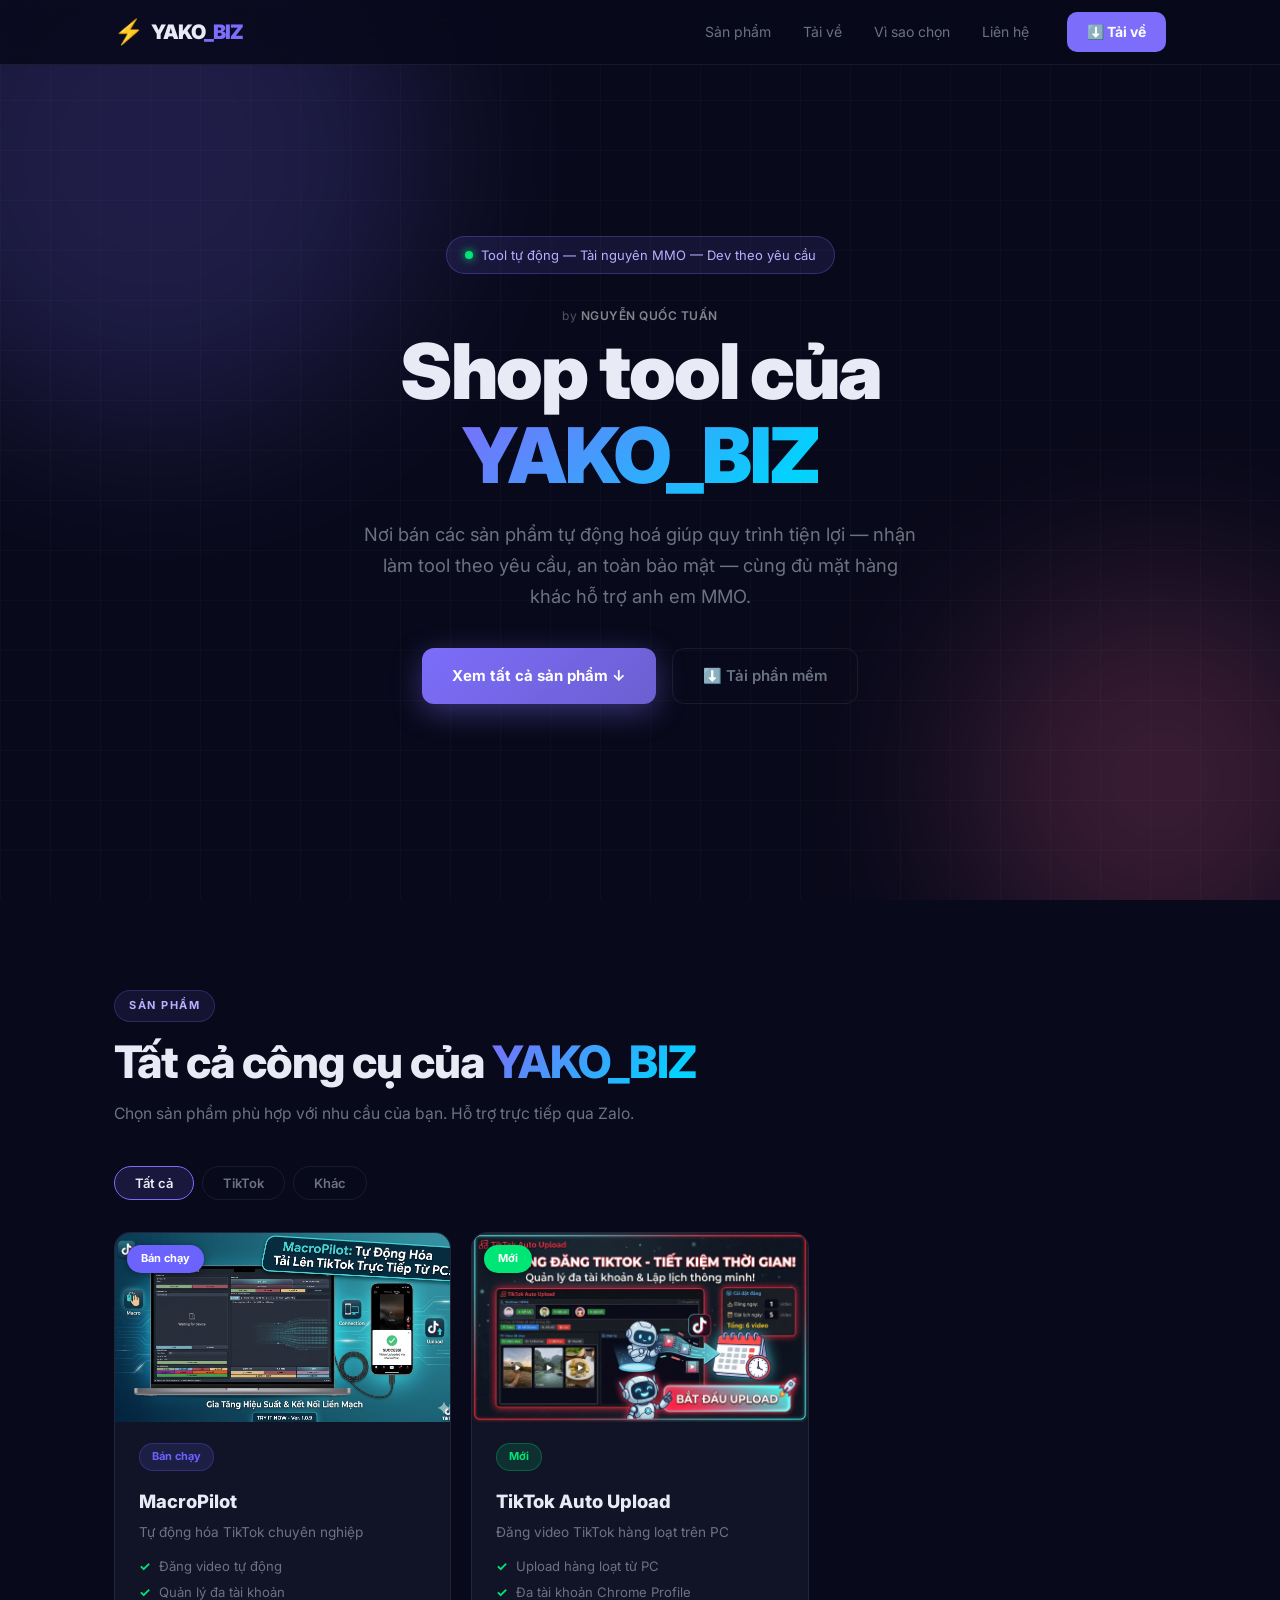
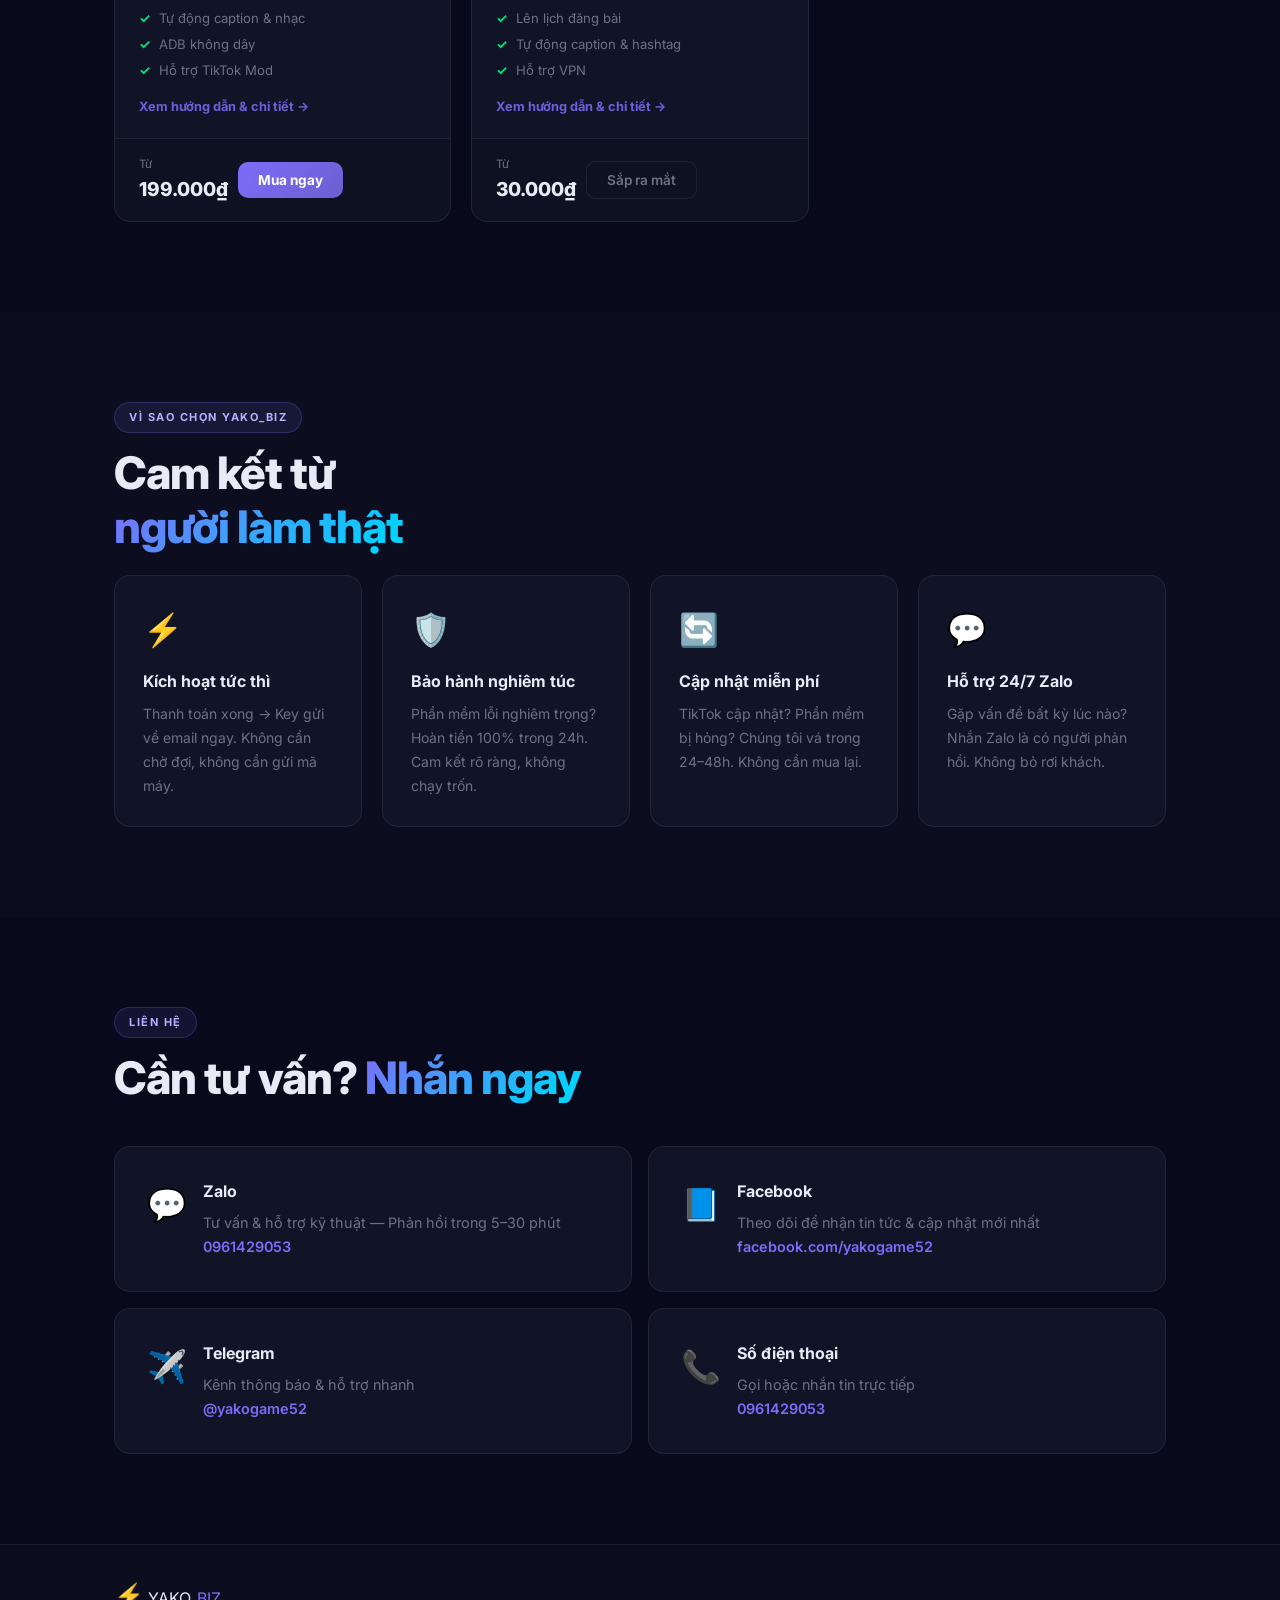
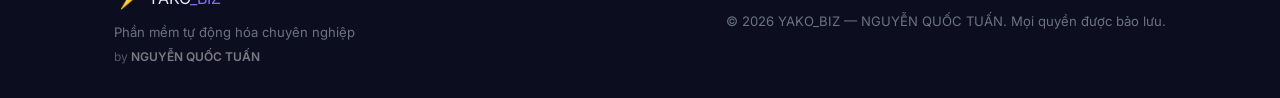
==== index.html @ fe7ed911 "init: YAKO_BIZ website" ====
<!DOCTYPE html>
<html lang="vi">
<head>
<meta charset="UTF-8">
<meta name="viewport" content="width=device-width, initial-scale=1.0">
<title>YAKO_BIZ — Phần mềm tự động hoá & Tài nguyên MMO</title>
<meta name="description" content="YAKO_BIZ cung cấp phần mềm tự động hoá, tool MMO, tài nguyên kiếm tiền online chuyên nghiệp cho anh em Việt Nam.">
<link href="https://fonts.googleapis.com/css2?family=Inter:wght@300;400;500;600;700;800;900&display=swap" rel="stylesheet">
<link rel="stylesheet" href="style.css">
</head>
<body>

<!-- NAV -->
<nav class="nav" id="nav">
  <div class="nav-inner">
    <div class="logo">
      <span class="logo-icon">⚡</span>
      <span class="logo-text">YAKO<span class="logo-accent">_BIZ</span></span>
    </div>
    <ul class="nav-links">
      <li><a href="#products">Sản phẩm</a></li>
      <li><a href="download.html">Tải về</a></li>
      <li><a href="#why">Vì sao chọn</a></li>
      <li><a href="#contact">Liên hệ</a></li>
    </ul>
    <a href="download.html" class="nav-cta">⬇️ Tải về</a>
    <button class="nav-mobile-btn" onclick="toggleMobileMenu()">☰</button>
  </div>
  <div class="mobile-menu" id="mobile-menu">
    <a href="#products" onclick="toggleMobileMenu()">Sản phẩm</a>
    <a href="download.html" onclick="toggleMobileMenu()">Tải về</a>
    <a href="#why" onclick="toggleMobileMenu()">Vì sao chọn</a>
    <a href="#contact" onclick="toggleMobileMenu()">Liên hệ</a>
  </div>
</nav>

<!-- HERO -->
<section class="hero">
  <div class="hero-bg">
    <div class="orb orb1"></div>
    <div class="orb orb2"></div>
    <div class="grid-overlay"></div>
  </div>
  <div class="container hero-content">
    <div class="badge"><span class="badge-dot"></span>Tool tự động — Tài nguyên MMO — Dev theo yêu cầu</div>
    <div style="font-size:.75rem;color:rgba(255,255,255,.3);margin-top:8px;margin-bottom:4px;letter-spacing:.5px">by <span style="color:rgba(255,255,255,.5);font-weight:600">NGUYỄN QUỐC TUẤN</span></div>
    <h1 class="hero-title">Shop tool của<br><span class="gradient-text">YAKO_BIZ</span></h1>
    <p class="hero-sub">Nơi bán các sản phẩm tự động hoá giúp quy trình tiện lợi — nhận làm tool theo yêu cầu, an toàn bảo mật — cùng đủ mặt hàng khác hỗ trợ anh em MMO.</p>
    <div class="hero-actions">
      <a href="#products" class="btn-primary">Xem tất cả sản phẩm ↓</a>
      <a href="download.html" class="btn-ghost">⬇️ Tải phần mềm</a>
    </div>
  </div>
</section>

<!-- PRODUCTS -->
<section class="section" id="products">
  <div class="container">
    <div class="section-tag">Sản phẩm</div>
    <h2 class="section-title">Tất cả công cụ của <span class="gradient-text">YAKO_BIZ</span></h2>
    <p class="section-sub">Chọn sản phẩm phù hợp với nhu cầu của bạn. Hỗ trợ trực tiếp qua Zalo.</p>

    <!-- Category Filter -->
    <div class="filter-row" id="filter-row">
      <button class="filter-btn active" onclick="filterProducts('all', this)">Tất cả</button>
      <button class="filter-btn" onclick="filterProducts('tiktok', this)">TikTok</button>
      <button class="filter-btn" onclick="filterProducts('other', this)">Khác</button>
    </div>

    <!-- Products Grid — tự động tạo từ products.js -->
    <div class="products-grid" id="products-grid"></div>
  </div>
</section>

<!-- WHY CHOOSE -->
<section class="section section--dark" id="why">
  <div class="container">
    <div class="section-tag">Vì sao chọn YAKO_BIZ</div>
    <h2 class="section-title">Cam kết từ<br><span class="gradient-text">người làm thật</span></h2>
    <div class="why-grid">
      <div class="why-card">
        <div class="why-icon">⚡</div>
        <h3>Kích hoạt tức thì</h3>
        <p>Thanh toán xong → Key gửi về email ngay. Không cần chờ đợi, không cần gửi mã máy.</p>
      </div>
      <div class="why-card">
        <div class="why-icon">🛡️</div>
        <h3>Bảo hành nghiêm túc</h3>
        <p>Phần mềm lỗi nghiêm trọng? Hoàn tiền 100% trong 24h. Cam kết rõ ràng, không chạy trốn.</p>
      </div>
      <div class="why-card">
        <div class="why-icon">🔄</div>
        <h3>Cập nhật miễn phí</h3>
        <p>TikTok cập nhật? Phần mềm bị hỏng? Chúng tôi vá trong 24–48h. Không cần mua lại.</p>
      </div>
      <div class="why-card">
        <div class="why-icon">💬</div>
        <h3>Hỗ trợ 24/7 Zalo</h3>
        <p>Gặp vấn đề bất kỳ lúc nào? Nhắn Zalo là có người phản hồi. Không bỏ rơi khách.</p>
      </div>
    </div>
  </div>
</section>

<!-- CONTACT -->
<section class="section" id="contact">
  <div class="container">
    <div class="section-tag">Liên hệ</div>
    <h2 class="section-title">Cần tư vấn? <span class="gradient-text">Nhắn ngay</span></h2>
    <div class="contact-box" id="contact-box">
      <!-- Tự động điền từ SITE config -->
    </div>
  </div>
</section>

<!-- MODAL mua hang -->
<div class="modal-overlay" id="modal" onclick="closeModal(event)">
  <div class="modal-box" id="modal-box"></div>
</div>

<!-- FOOTER -->
<footer class="footer">
  <div class="container">
      <div class="footer-inner">
        <div>
          <span class="logo-icon">⚡</span>
          <span class="logo-text">YAKO<span class="logo-accent">_BIZ</span></span>
          <p class="footer-sub">Phần mềm tự động hóa chuyên nghiệp</p>
          <p style="font-size:.75rem;color:rgba(255,255,255,.3);margin-top:4px">by <span style="color:rgba(255,255,255,.45);font-weight:600">NGUYỄN QUỐC TUẤN</span></p>
        </div>
        <p class="footer-note">© 2026 YAKO_BIZ — NGUYỄN QUỐC TUẤN. Mọi quyền được bảo lưu.</p>
      </div>
  </div>
</footer>

<script src="products.js"></script>
<script>
// MERGE: products.js la danh sach goc, localStorage chi override tung san pham theo ID
try {
  const _lsP = localStorage.getItem('yakobiz_products');
  const _lsS = localStorage.getItem('yakobiz_site');
  if (_lsP) {
    const _cached = JSON.parse(_lsP);
    if (Array.isArray(_cached) && _cached.length) {
      const _map = {};
      _cached.forEach(p => { if (p.id) _map[p.id] = p; });
      // San pham tu products.js duoc giu, override bang ban admin neu co
      window.PRODUCTS = PRODUCTS.map(p => _map[p.id] ? Object.assign({}, p, _map[p.id]) : p);
      // Them san pham moi tu localStorage ma products.js chua co
      _cached.forEach(p => { if (p.id && !PRODUCTS.find(x => x.id === p.id)) window.PRODUCTS.push(p); });
    }
  }
  if (_lsS) { const _s = JSON.parse(_lsS); if (_s) window.SITE = Object.assign(window.SITE || {}, _s); }
} catch(e) {}
</script>
<script src="script.js"></script>
</body>
</html>
---- style.css ----
/* YAKO_BIZ — style.css */
*,*::before,*::after{box-sizing:border-box;margin:0;padding:0}
:root{
  --bg:#08091a;--bg2:#0c0e20;--card:#111427;--border:rgba(255,255,255,0.07);
  --accent:#7c6dfa;--cyan:#00d4ff;--green:#00e676;--red:#ff4757;--yellow:#fbbf24;
  --text:#e8eaf6;--muted:#6b7280;--radius:16px;
}
html{scroll-behavior:smooth}
body{font-family:'Inter',sans-serif;background:var(--bg);color:var(--text);line-height:1.6;overflow-x:hidden}
a{text-decoration:none;color:inherit}ul{list-style:none}
.container{max-width:1100px;margin:0 auto;padding:0 24px}

/* NAV */
.nav{position:fixed;top:0;left:0;right:0;z-index:100;background:rgba(8,9,26,0.85);backdrop-filter:blur(20px);border-bottom:1px solid var(--border);transition:all .3s}
.nav-inner{max-width:1100px;margin:0 auto;padding:0 24px;display:flex;align-items:center;gap:24px;height:64px}
.logo{display:flex;align-items:center;gap:8px;font-size:20px;font-weight:900;letter-spacing:-1px}
.logo-icon{font-size:24px}
.logo-accent{color:var(--accent)}
.nav-links{display:flex;gap:4px;margin-left:auto}
.nav-links a{padding:8px 14px;border-radius:8px;font-size:14px;color:var(--muted);transition:color .2s,background .2s}
.nav-links a:hover{color:var(--text);background:rgba(255,255,255,0.06)}
.nav-cta{padding:9px 20px;border-radius:10px;background:var(--accent);color:#fff;font-size:14px;font-weight:700;transition:opacity .2s,transform .2s;white-space:nowrap}
.nav-cta:hover{opacity:.85;transform:translateY(-1px)}
.nav-mobile-btn{display:none;background:none;border:1px solid var(--border);color:var(--text);padding:8px 12px;border-radius:8px;cursor:pointer;font-size:16px}
.mobile-menu{display:none;flex-direction:column;padding:8px 16px 16px;border-top:1px solid var(--border)}
.mobile-menu a{padding:12px 8px;font-size:15px;color:var(--muted);border-bottom:1px solid var(--border)}
.mobile-menu.open{display:flex}

/* HERO */
.hero{min-height:100vh;display:flex;align-items:center;justify-content:center;text-align:center;padding:120px 24px 80px;position:relative;overflow:hidden}
.hero-bg{position:absolute;inset:0;z-index:0}
.orb{position:absolute;border-radius:50%;filter:blur(90px);opacity:.2;animation:float 9s ease-in-out infinite}
.orb1{width:550px;height:550px;background:var(--accent);top:-120px;left:-120px}
.orb2{width:400px;height:400px;background:#ff6b9d;bottom:-80px;right:-80px;animation-delay:-4s}
@keyframes float{0%,100%{transform:translateY(0)}50%{transform:translateY(-25px)}}
.grid-overlay{position:absolute;inset:0;background-image:linear-gradient(rgba(255,255,255,.02) 1px,transparent 1px),linear-gradient(90deg,rgba(255,255,255,.02) 1px,transparent 1px);background-size:50px 50px}
.hero-content{position:relative;z-index:1}
.badge{display:inline-flex;align-items:center;gap:8px;padding:8px 18px;border-radius:100px;background:rgba(124,109,250,.12);border:1px solid rgba(124,109,250,.3);font-size:13px;color:#b8b0ff;margin-bottom:24px}
.badge-dot{width:8px;height:8px;border-radius:50%;background:var(--green);box-shadow:0 0 8px var(--green);animation:pulse 2s ease-in-out infinite}
@keyframes pulse{0%,100%{opacity:1}50%{opacity:.4}}
.hero-title{font-size:clamp(2.8rem,6vw,5rem);font-weight:900;line-height:1.1;letter-spacing:-2px;margin-bottom:20px}
.gradient-text{background:linear-gradient(135deg,var(--accent),var(--cyan),#ff6b9d);-webkit-background-clip:text;-webkit-text-fill-color:transparent;background-clip:text;background-size:200%;animation:gradShift 5s ease-in-out infinite alternate}
@keyframes gradShift{from{background-position:0%}to{background-position:100%}}
.hero-sub{font-size:clamp(1rem,1.8vw,1.15rem);color:var(--muted);max-width:560px;margin:0 auto 36px;line-height:1.7}
.hero-actions{display:flex;gap:16px;justify-content:center;flex-wrap:wrap}
.btn-primary{display:inline-flex;align-items:center;gap:8px;padding:15px 30px;border-radius:12px;background:linear-gradient(135deg,var(--accent),#6c5fd0);color:#fff;font-size:15px;font-weight:700;box-shadow:0 8px 30px rgba(124,109,250,.4);transition:transform .2s,box-shadow .2s}
.btn-primary:hover{transform:translateY(-3px);box-shadow:0 12px 40px rgba(124,109,250,.55)}
.btn-ghost{display:inline-flex;align-items:center;padding:15px 30px;border-radius:12px;border:1px solid var(--border);color:var(--muted);font-size:15px;font-weight:600;transition:all .2s}
.btn-ghost:hover{border-color:rgba(255,255,255,.2);color:var(--text);background:rgba(255,255,255,.04)}

/* SECTIONS */
.section{padding:90px 0}
.section--dark{background:var(--bg2)}
.section-tag{display:inline-block;padding:6px 14px;border-radius:100px;background:rgba(124,109,250,.1);border:1px solid rgba(124,109,250,.25);font-size:11px;font-weight:700;color:#b8b0ff;letter-spacing:1.5px;text-transform:uppercase;margin-bottom:14px}
.section-title{font-size:clamp(1.8rem,3.5vw,2.8rem);font-weight:800;line-height:1.2;letter-spacing:-1px;margin-bottom:12px}
.section-sub{color:var(--muted);font-size:.98rem;max-width:520px;margin-bottom:40px}

/* FILTER */
.filter-row{display:flex;gap:8px;margin-bottom:32px;flex-wrap:wrap}
.filter-btn{padding:8px 20px;border-radius:100px;border:1px solid var(--border);background:none;color:var(--muted);font-size:13px;font-weight:600;cursor:pointer;transition:all .2s;font-family:inherit}
.filter-btn:hover{border-color:var(--accent);color:var(--accent)}
.filter-btn.active{background:rgba(124,109,250,.15);border-color:var(--accent);color:var(--text)}

/* PRODUCTS GRID */
.products-grid{display:grid;grid-template-columns:repeat(auto-fill,minmax(280px,1fr));gap:20px}
.product-card{background:var(--card);border:1px solid var(--border);border-radius:var(--radius);overflow:hidden;transition:transform .25s,box-shadow .25s,border-color .25s;position:relative;display:flex;flex-direction:column}
.product-card:hover{transform:translateY(-6px);box-shadow:0 20px 50px rgba(0,0,0,.5);border-color:rgba(124,109,250,.3)}
.product-card.coming-soon{opacity:.6}

/* Card với ảnh 16:9 ngang */
.card-image-wrap{position:relative;width:100%;aspect-ratio:16/9;overflow:hidden;flex-shrink:0}
.card-image-916{width:100%;height:100%;object-fit:cover;transition:transform .4s ease}
.product-card:hover .card-image-916{transform:scale(1.04)}
.card-img-badge{position:absolute;top:12px;left:12px;padding:5px 14px;border-radius:100px;font-size:11px;font-weight:700;color:#fff;box-shadow:0 2px 8px rgba(0,0,0,.4)}

/* Card không có ảnh */
.card-icon-wrap{padding:24px 24px 0;position:relative}
.card-icon{font-size:2.5rem;margin-bottom:12px}

.card-top{padding:20px 24px;flex:1}
.card-badge{display:inline-block;padding:4px 12px;border-radius:100px;font-size:11px;font-weight:700;margin-bottom:16px}
.card-name{font-size:1.15rem;font-weight:800;margin-bottom:6px}
.card-tagline{font-size:.85rem;color:var(--muted);margin-bottom:12px}
.card-features{display:flex;flex-direction:column;gap:5px;margin-bottom:4px}
.card-feature{display:flex;align-items:center;gap:8px;font-size:.82rem;color:var(--muted)}
.card-feature::before{content:"✓";color:var(--green);font-weight:700;flex-shrink:0}
.card-bottom{padding:16px 24px;border-top:1px solid var(--border);display:flex;gap:10px;align-items:center;background:rgba(0,0,0,.15)}
.card-price-from{font-size:.72rem;color:var(--muted)}
.card-price{font-size:1.2rem;font-weight:800;flex:1}
.btn-buy{padding:10px 20px;border-radius:10px;background:linear-gradient(135deg,var(--accent),#6c5fd0);color:#fff;font-size:.85rem;font-weight:700;border:none;cursor:pointer;transition:opacity .2s,transform .2s;white-space:nowrap;font-family:inherit}
.btn-buy:hover{opacity:.85;transform:scale(1.03)}
.btn-coming{padding:10px 20px;border-radius:10px;border:1px solid var(--border);color:var(--muted);font-size:.85rem;font-weight:600;background:none;cursor:default;font-family:inherit}
.btn-download-free{padding:10px 20px;border-radius:10px;background:linear-gradient(135deg,var(--green),#00b248);color:#fff;font-size:.85rem;font-weight:700;border:none;cursor:pointer;transition:opacity .2s,transform .2s;white-space:nowrap;text-decoration:none;display:inline-flex;align-items:center;gap:6px}
.btn-download-free:hover{opacity:.85;transform:scale(1.03)}
.btn-guide{display:inline-flex;align-items:center;gap:5px;font-size:.8rem;font-weight:700;color:var(--accent);text-decoration:none;transition:gap .2s,opacity .2s;opacity:.85}
.btn-guide:hover{gap:8px;opacity:1}
.card-price-free{font-size:1.1rem;font-weight:800;color:var(--green);flex:1}

/* WHY GRID */
.why-grid{display:grid;grid-template-columns:repeat(auto-fit,minmax(240px,1fr));gap:20px;margin-top:20px}
.why-card{background:var(--card);border:1px solid var(--border);border-radius:var(--radius);padding:28px;transition:transform .25s}
.why-card:hover{transform:translateY(-4px)}
.why-icon{font-size:2rem;margin-bottom:14px}
.why-card h3{font-size:1rem;font-weight:700;margin-bottom:8px}
.why-card p{font-size:.875rem;color:var(--muted);line-height:1.7}

/* CONTACT */
.contact-box{display:grid;grid-template-columns:1fr 1fr;gap:16px;margin-top:40px}
.contact-card{background:var(--card);border:1px solid var(--border);border-radius:var(--radius);padding:32px;display:flex;align-items:flex-start;gap:16px;transition:border-color .2s}
.contact-card:hover{border-color:rgba(124,109,250,.3)}
.contact-icon{font-size:2rem;flex-shrink:0}
.contact-card h3{font-size:1rem;font-weight:700;margin-bottom:6px}
.contact-card p,.contact-card a{font-size:.9rem;color:var(--muted)}
.contact-card a{color:var(--accent);font-weight:600}
.contact-card a:hover{text-decoration:underline}

/* MODAL */
.modal-overlay{position:fixed;inset:0;z-index:9999;background:rgba(0,0,0,.85);backdrop-filter:blur(12px);display:none;align-items:center;justify-content:center;padding:24px}
.modal-overlay.open{display:flex}
.modal-box{background:var(--card);border:1px solid var(--border);border-radius:20px;padding:32px;max-width:640px;width:100%;position:relative;max-height:90vh;overflow-y:auto}
.modal-close{position:absolute;top:16px;right:16px;background:rgba(255,255,255,.08);border:none;color:var(--text);width:32px;height:32px;border-radius:50%;cursor:pointer;font-size:16px;display:flex;align-items:center;justify-content:center}
.modal-close:hover{background:rgba(255,255,255,.15)}
.modal-product-icon{font-size:2.5rem;margin-bottom:12px}
.modal-product-name{font-size:1.4rem;font-weight:800;margin-bottom:4px}
.modal-product-tagline{font-size:.9rem;color:var(--muted);margin-bottom:24px}
.modal-plans{display:flex;flex-direction:column;gap:10px;margin-bottom:24px}
.plan-option{display:flex;align-items:center;gap:12px;padding:14px 16px;border-radius:12px;border:2px solid var(--border);cursor:pointer;transition:border-color .2s,background .2s}
.plan-option:hover,.plan-option.selected{border-color:var(--accent);background:rgba(124,109,250,.08)}
.plan-name-text{flex:1;font-weight:600;font-size:.9rem}
.plan-save-tag{font-size:.75rem;color:var(--green);font-weight:600}
.plan-price-tag{font-weight:800;color:var(--text)}
.modal-form label{display:block;font-size:13px;color:var(--muted);margin-bottom:6px;margin-top:16px}
.modal-form input{width:100%;padding:12px 14px;border-radius:10px;background:var(--bg);border:1px solid var(--border);color:var(--text);font-size:14px;font-family:inherit;outline:none;transition:border-color .2s}
.modal-form input:focus{border-color:var(--accent)}
.btn-order-confirm{width:100%;margin-top:20px;padding:14px;border-radius:12px;background:linear-gradient(135deg,var(--accent),#6c5fd0);color:#fff;font-size:15px;font-weight:700;border:none;cursor:pointer;font-family:inherit;box-shadow:0 6px 24px rgba(124,109,250,.4);transition:opacity .2s}
.btn-order-confirm:hover{opacity:.88}
.modal-note{margin-top:12px;font-size:12px;color:var(--muted);text-align:center;line-height:1.6}

/* PAYMENT INFO */
.payment-info{background:var(--bg);border:1px solid var(--border);border-radius:12px;padding:20px;margin:16px 0}
.pay-row{display:flex;justify-content:space-between;align-items:center;padding:8px 0;border-bottom:1px solid var(--border);font-size:.9rem}
.pay-row:last-child{border-bottom:none}
.pay-label{color:var(--muted)}
.pay-value{font-weight:700;color:var(--text)}
.pay-value.highlight{color:var(--green);font-size:1.1rem}
.pay-content-box{margin-top:8px;padding:10px 14px;border-radius:8px;background:rgba(124,109,250,.12);border:1px solid rgba(124,109,250,.25);font-family:monospace;font-size:.85rem;color:#b8b0ff;cursor:pointer;user-select:all}
.pay-content-box:hover{border-color:var(--accent)}

/* FOOTER */
.footer{background:var(--bg2);border-top:1px solid var(--border);padding:32px 0}
.footer-inner{display:flex;justify-content:space-between;align-items:center;flex-wrap:wrap;gap:16px}
.footer-sub{font-size:.82rem;color:var(--muted);margin-top:6px}
.footer-note{font-size:.82rem;color:var(--muted)}

/* SCROLL REVEAL */
.reveal{opacity:0;transform:translateY(24px);transition:opacity .6s ease,transform .6s ease}
.reveal.visible{opacity:1;transform:translateY(0)}

/* TOAST */
.toast{position:fixed;bottom:24px;right:24px;z-index:99999;padding:12px 20px;border-radius:12px;font-size:14px;font-weight:600;animation:slideUp .3s ease}
@keyframes slideUp{from{transform:translateY(16px);opacity:0}to{transform:translateY(0);opacity:1}}

/* RESPONSIVE */
@media(max-width:768px){
  .nav-links{display:none}.nav-mobile-btn{display:block}
  .contact-box{grid-template-columns:1fr}
  .hero-title{letter-spacing:-1px}
  .footer-inner{flex-direction:column;text-align:center}
}
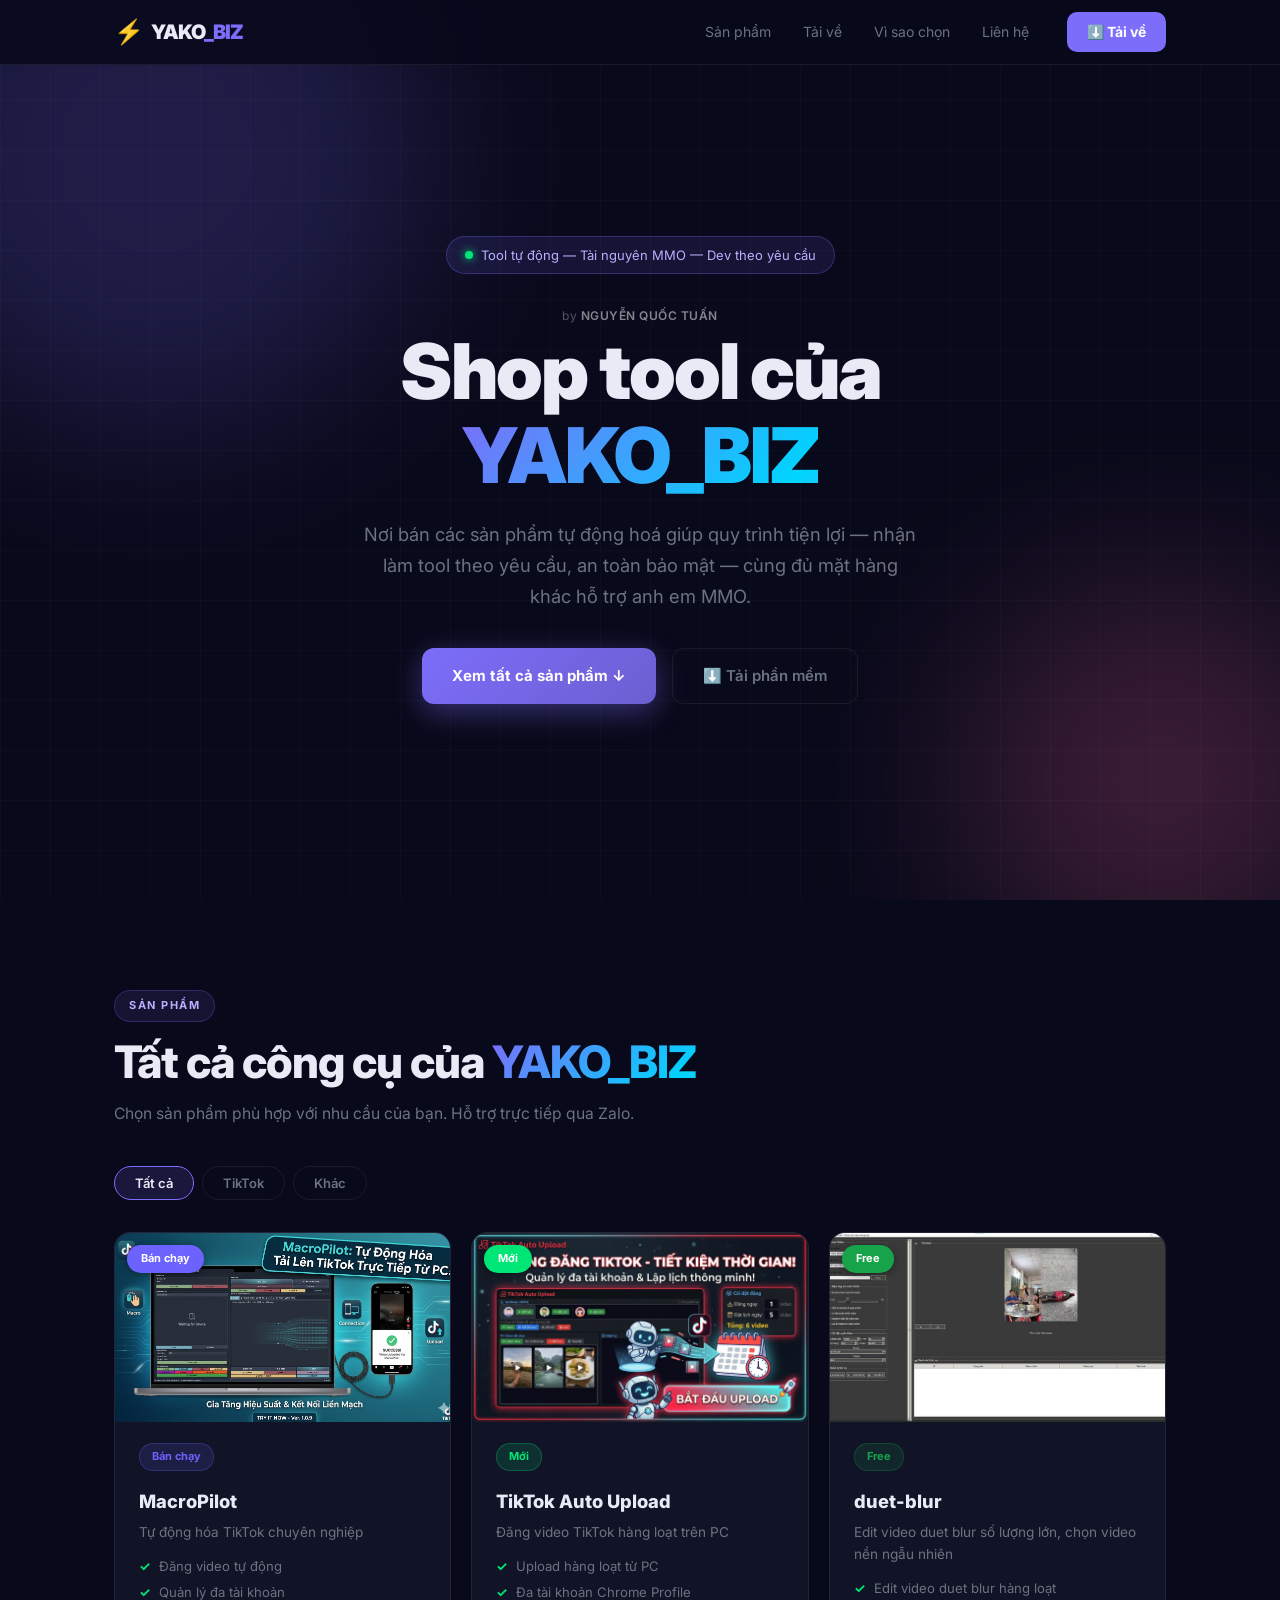
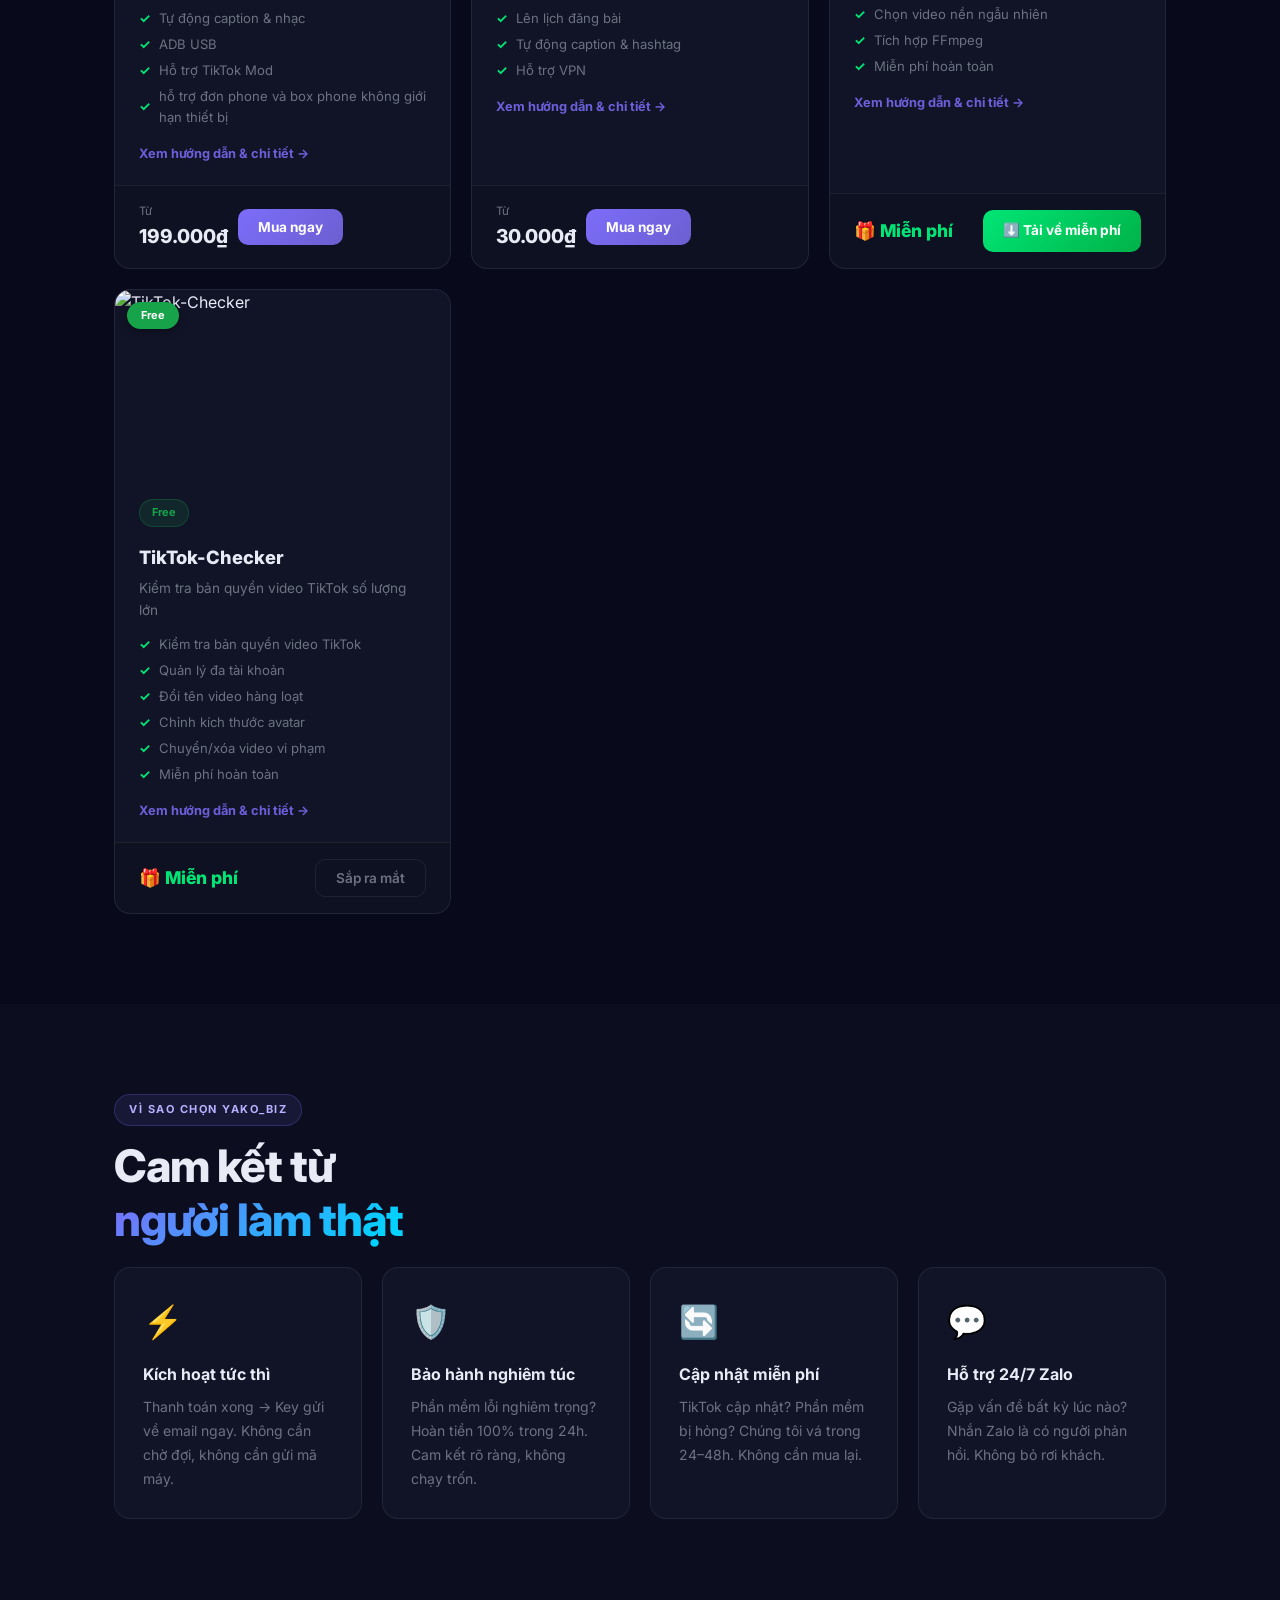
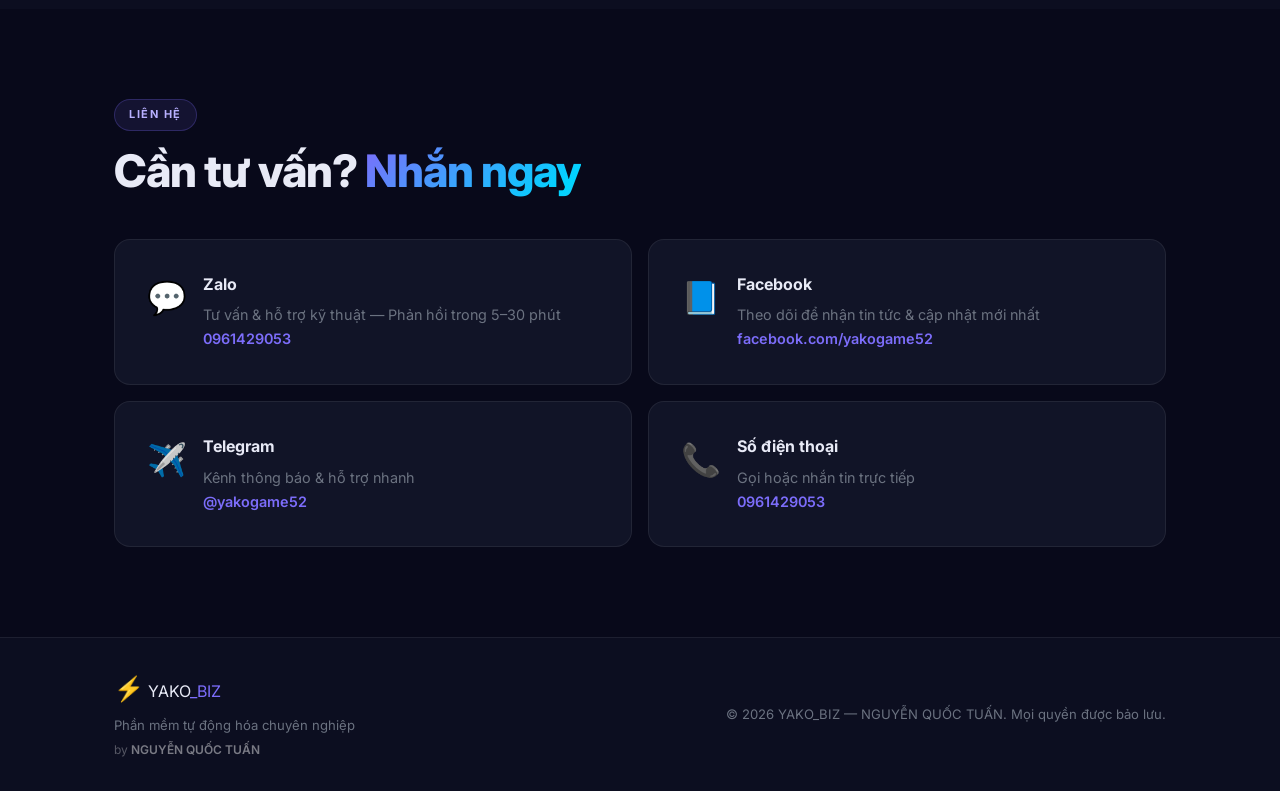
==== commit 83b747a7: "update index.html via Product Manager" ====
--- a/index.html
+++ b/index.html
@@ -1,6 +1,7 @@
-<!DOCTYPE html>
+﻿<!DOCTYPE html>
 <html lang="vi">
 <head>
+<link rel="icon" type="image/png" href="favicon.png">
 <meta charset="UTF-8">
 <meta name="viewport" content="width=device-width, initial-scale=1.0">
 <title>YAKO_BIZ — Phần mềm tự động hoá & Tài nguyên MMO</title>
@@ -156,3 +157,4 @@
 <script src="script.js"></script>
 </body>
 </html>
+
